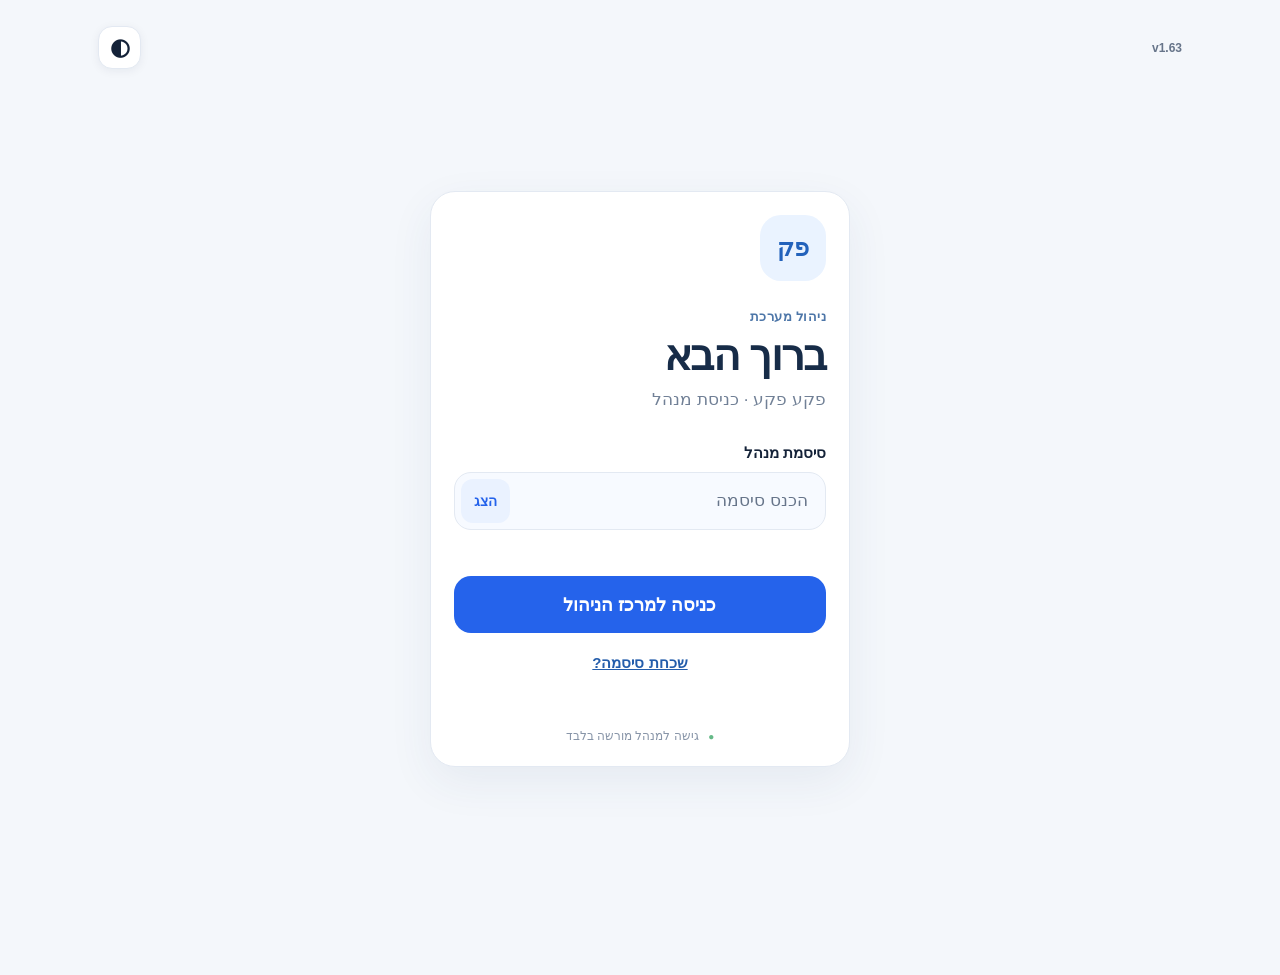
==== pk-admin/index.html @ 87c7bb4c "Load iOS Password AutoFill form styling in admin v1.63" ====
<!doctype html>
<html lang="he" dir="rtl">
<head>
<meta charset="utf-8" />
<meta name="viewport" content="width=device-width, initial-scale=1, viewport-fit=cover" />
<meta name="theme-color" content="#f4f7fb">
<meta http-equiv="Cache-Control" content="no-cache, no-store, must-revalidate">
<meta http-equiv="Pragma" content="no-cache">
<meta http-equiv="Expires" content="0">
<title>פקע פקע | ניהול</title>
<link rel="stylesheet" href="admin.css?v=1.63">
<link rel="stylesheet" href="admin-light.css?v=1.63">
<link rel="stylesheet" href="admin-theme.css?v=1.63">
<link rel="stylesheet" href="admin-notifications.css?v=1.63">
<link rel="stylesheet" href="admin-autofill.css?v=1.63">
</head>
<body>
<main class="adminShell">
<div class="adminTopTools"><div class="adminTopVersion">v1.63</div><button type="button" id="adminThemeToggle" class="themeToggle" aria-label="ערכת נושא" title="החלף צבעים">◐</button></div>
  <div id="pullRefresh" class="pullRefresh">משוך לרענון</div>
  <section id="loginScreen" class="screen active">
    <div class="newLogin">
      <div class="loginLogo" aria-hidden="true"><span>פק</span></div>
      <div class="loginIntro">
        <div class="loginEyebrow">ניהול מערכת</div>
        <h1>ברוך הבא</h1>
        <p>פקע פקע · כניסת מנהל</p>
      </div>
      <form id="adminLoginForm" class="newLoginForm">
        <label for="adminPassword">סיסמת מנהל</label>
        <div class="passwordRow">
          <input id="adminUsername" type="text" name="username" autocomplete="username" value="pakapaka-admin" readonly class="autofillUsername" tabindex="-1" aria-hidden="true">
          <input id="adminPassword" name="password" type="password" autocomplete="current-password" placeholder="הכנס סיסמה" required>
          <button id="toggleAdminPassword" class="showPassword" type="button" aria-label="הצג סיסמה">הצג</button>
        </div>
<div id="loginError" class="errorText" role="alert" aria-live="polite"></div>
        <button id="loginBtn" type="submit" class="loginSubmit">כניסה למרכז הניהול</button>
        <button id="forgotPasswordBtn" type="button" class="loginForgot">שכחת סיסמה?</button>

      </form>
      <div class="loginFootnote"><span aria-hidden="true">●</span> גישה למנהל מורשה בלבד</div>
    </div>
  </section>

  <section id="resetScreen" class="screen">
<div class="loginCard">
<h1>שחזור סיסמה</h1>
<p>אימות זהות באמצעות קוד או קישור שנשלח למייל המנהל</p>
<button id="sendResetBtn" type="button">שלח קישור למייל</button>
<p id="resetMessage" role="status"></p>
<div id="recoveryFallback">
<p class="recoveryHint">אפשר להדביק כאן קוד אימות בן 6 ספרות מהמייל, או את כתובת הקישור המלאה אם נפתחה שגיאת localhost.</p>
<textarea id="recoveryLink" rows="3" dir="ltr" placeholder="קוד אימות או קישור מלא מהמייל" autocomplete="off" spellcheck="false"></textarea>
<button type="button" id="useRecoveryLink" class="loginSubmit recoveryVerifyBtn">אמת קוד והמשך</button>
<p id="verifyFeedback" role="status" aria-live="polite" class="verifyFeedback"></p>
</div>
<div id="setNewPassword" hidden>
<div class="passwordRow"><input id="newAdminPassword" type="password" autocomplete="new-password" minlength="6" placeholder="סיסמה חדשה (6 תווים לפחות)"><button id="toggleRecoveryPassword" type="button" class="smallBtn passwordEye">הצג</button></div>
<button id="saveNewPassword" type="button">שמור סיסמה חדשה</button>
</div>
<button class="secondaryLink" id="resetCancelBtn" type="button">חזרה לכניסה</button>
</div>
</section>
<section id="dashboardScreen" class="screen">
    <header class="adminHeader">
      <div>
        <h1>מרכז הניהול</h1>
        <p id="lastUpdated">טוען נתונים...</p>
      </div>
      <div class="adminActions"><button id="changeAdminPasswordBtn" class="smallBtn">שינוי סיסמה</button><button id="logoutBtn" class="smallBtn">יציאה</button></div>
    </header>

    <section id="adminChangePasswordPanel" class="panelBlock" hidden>
      <div class="blockTitle">שינוי סיסמת מנהל ראשית</div>
      <p>שינוי הסיסמה ינתק את כל חיבורי המנהל הפעילים.</p>
      <div class="passwordRow"><input id="dashboardNewPassword" type="password" minlength="6" maxlength="128" autocomplete="new-password" placeholder="סיסמה חדשה — 6 תווים לפחות"><button id="toggleDashboardPassword" class="smallBtn passwordEye" type="button">הצג</button></div>
      <div class="passwordRow"><input id="dashboardConfirmPassword" type="password" minlength="6" maxlength="128" autocomplete="new-password" placeholder="אימות הסיסמה החדשה"><button id="toggleDashboardConfirm" class="smallBtn passwordEye" type="button">הצג</button></div>
      <p id="dashboardPasswordStatus" role="status"></p>
      <button id="saveDashboardPassword" type="button">שמור סיסמה חדשה</button>
    </section>
    <section class="panelBlock"><div class="blockTitle">בקשות לניהול מחלקה</div><button id="refreshManagerRequests" type="button">רענן בקשות</button><div id="managerRequestList">טוען בקשות...</div></section>
    <section class="panelBlock"><div class="blockTitle">מנהלי מחלקות קיימים</div><button id="refreshActiveManagers" type="button">רענן רשימה</button><div id="activeManagerList">טוען מנהלים...</div></section>
    <section class="panelBlock"><div class="blockTitle">הודעות למפתח</div><button id="refreshDeveloperInbox" type="button">רענן הודעות</button><div id="developerInbox">טוען הודעות...</div></section>
    <div id="setupError" class="setupError"></div>

    <section class="cardsGrid">
      <article class="statCard highlight">
        <span>משתמשים פעילים</span>
        <strong id="activeUsers">0</strong>
        <em>סרקו לפחות פעם אחת ב־7 ימים</em>
      </article>
      <article class="statCard">
        <span>מחלקות פעילות</span>
        <strong id="activeDepartments">0</strong>
      </article>
      <article class="statCard">
        <span>סה״כ משתמשים</span>
        <strong id="totalUsers">0</strong>
      </article>
      <article class="statCard">
        <span>סה״כ סריקות</span>
        <strong id="totalScans">0</strong>
      </article>
    </section>

    <section class="topDepartmentCard">
      <span>המחלקה הפעילה ביותר</span>
      <strong id="topDepartmentNumber">—</strong>
      <div class="topDepartmentStats">
        <div><b id="topDepartmentActiveUsers">0</b><small>פעילים</small></div>
        <div><b id="topDepartmentUsers">0</b><small>משתמשים</small></div>
        <div><b id="topDepartmentScans">0</b><small>סריקות</small></div>
      </div>
    </section>

    <section class="panelBlock">
      <div class="blockTitle">מחלקות לפי משתמשים פעילים</div>
      <div id="departmentsList" class="listBox"></div>
    </section>
  </section>
</main>

<script src="../js/config.js?v=1.63"></script>
<script src="../js/utils.js?v=1.63"></script>
<script src="admin.js?v=1.63"></script>
<script src="admin-recovery-v7.js?v=1.63"></script>
<script src="admin-login-ui.js?v=1.63"></script>
<script src="developer-inbox.js?v=1.63"></script>
<script src="admin-light.js?v=1.63"></script>
<script src="admin-theme.js?v=1.63"></script>
<script>
(function(){
  const current = '1.63';
  let checking = false;
  async function checkForUpdate(){
    if (checking || document.hidden) return;
    checking = true;
    try {
      const response = await fetch('index.html?version_check=' + Date.now(), {cache:'no-store'});
      if (!response.ok) return;
      const html = await response.text();
      const match = html.match(/class="adminTopVersion">v([0-9.]+)/);
      if (!match || match[1] === current) return;
      const wanted = match[1].split('.').map(Number), existing = current.split('.').map(Number);
      if (wanted[0] > existing[0] || wanted[0] === existing[0] && wanted[1] > existing[1]) {
        const url = new URL(location.href);
        url.searchParams.set('v', match[1]);
        location.replace(url.href);
      }
    } catch { /* Offline: retain the installed screen. */ }
    finally { checking = false; }
  }
  window.addEventListener('pageshow', checkForUpdate);
  document.addEventListener('visibilitychange', () => {if(!document.hidden) checkForUpdate();});
})();
</script>
</body>
</html>
---- pk-admin/admin.css ----
:root{--safe-top:env(safe-area-inset-top,0px);--safe-bottom:env(safe-area-inset-bottom,0px);--bg:#050505;--ink:#f8fafc;--muted:#9ca3af;--card:#111;--line:#2a2a2a;--accent:#fff;--accent-soft:#202020}
*{box-sizing:border-box;-webkit-tap-highlight-color:transparent}
html,body{margin:0;min-height:100%;font-family:Arial,sans-serif;background:var(--bg);color:var(--ink)}
button,input{font-family:inherit}
.adminShell{min-height:100dvh;padding:calc(14px + var(--safe-top)) 14px calc(22px + var(--safe-bottom))}
.pullRefresh{position:fixed;top:calc(8px + var(--safe-top));left:50%;transform:translate(-50%,-70px);z-index:50;background:#fff;color:#000;border-radius:999px;padding:10px 16px;font-size:14px;font-weight:800;opacity:0;transition:transform .18s ease,opacity .18s ease;box-shadow:0 8px 24px rgba(0,0,0,.35)}
.pullRefresh.show{transform:translate(-50%,0);opacity:1}
.pullRefresh.ready{background:#dfffe7;color:#0f3b1b}
.screen{display:none;min-height:calc(100dvh - 36px)}
.screen.active{display:block}
#loginScreen.active{display:flex;align-items:center;justify-content:center}
.loginCard{width:100%;max-width:360px;background:var(--card);border:1px solid var(--line);border-radius:28px;padding:26px 18px;text-align:center}
.lockIcon{width:58px;height:58px;margin:0 auto 12px;border-radius:20px;background:var(--accent-soft);display:flex;align-items:center;justify-content:center;font-size:26px}
h1{margin:0;font-size:28px;line-height:1.1}
p{margin:8px 0 0;color:var(--muted);font-size:15px}
input{width:100%;margin:22px 0 8px;border:1px solid var(--line);border-radius:18px;background:#080808;color:var(--ink);padding:16px;font-size:22px;text-align:center;outline:none}
input:focus{border-color:#fff;background:#000}
button{width:100%;border:0;border-radius:18px;background:#fff;color:#000;padding:16px;font-size:19px;font-weight:800;cursor:pointer}
button:active{transform:scale(.99)}
.errorText{min-height:22px;color:#ff6961;font-size:14px;margin:0 0 10px}
.adminHeader{display:flex;align-items:flex-start;justify-content:space-between;gap:10px;margin:4px 0 16px}
.adminHeader h1{font-size:26px}
.adminHeader p{font-size:14px}
.smallBtn{width:auto;background:#202020;color:#fff;border:1px solid #333;border-radius:14px;padding:10px 13px;font-size:14px}
.cardsGrid{display:grid;grid-template-columns:1fr;gap:10px;margin-bottom:16px}
.statCard{background:var(--card);border:1px solid var(--line);border-radius:24px;padding:18px}
.statCard span{display:block;color:var(--muted);font-size:14px;margin-bottom:8px}
.statCard strong{display:block;font-size:34px;line-height:1;letter-spacing:-.5px;direction:ltr;text-align:right}
.statCard em{display:block;margin-top:8px;color:#bdbdbd;font-size:13px;font-style:normal;line-height:1.35}
.statCard.highlight{background:#fff;color:#000;border-color:#fff}
.statCard.highlight span,.statCard.highlight em{color:#555}
.topDepartmentCard{background:#fff;color:#000;border-radius:26px;padding:18px;margin:0 0 16px;border:1px solid #fff}
.topDepartmentCard span{display:block;color:#555;font-size:14px;font-weight:800;margin-bottom:8px}
.topDepartmentCard strong{display:block;font-size:30px;line-height:1.1;margin-bottom:14px}
.topDepartmentStats{display:grid;grid-template-columns:1fr 1fr 1fr;gap:8px}
.topDepartmentStats div{background:#f2f2f2;border-radius:16px;padding:10px 8px;text-align:center}
.topDepartmentStats b{display:block;font-size:20px;line-height:1;direction:ltr}
.topDepartmentStats small{display:block;margin-top:6px;color:#555;font-size:12px}
.panelBlock{background:var(--card);border:1px solid var(--line);border-radius:24px;padding:14px;margin:0 0 14px}
.blockTitle{font-size:17px;font-weight:800;margin:2px 2px 12px}
.deptRow{padding:13px 2px;border-top:1px solid var(--line)}
.deptRow:first-child{border-top:0}
.noDepartmentRow{margin-top:8px;padding:13px 10px;border:1px solid #5a4a20;border-radius:16px;background:#211a0d}
.noDepartmentRow .rowTitle{color:#ffe7a8}
.deptHead{display:grid;grid-template-columns:1fr auto;gap:10px;align-items:center}
.rowTitle{font-size:17px;font-weight:800;white-space:nowrap;overflow:hidden;text-overflow:ellipsis}
.rowCount{background:#fff;color:#000;border-radius:999px;padding:7px 10px;font-size:14px;font-weight:800;direction:rtl;white-space:nowrap}
.deptStats{display:flex;gap:12px;flex-wrap:wrap;color:var(--muted);font-size:13px;margin-top:8px}
.empty{color:var(--muted);font-size:15px;line-height:1.45;padding:12px 2px}
.setupError{display:none;background:#211a0d;color:#ffe7a8;border:1px solid #5a4a20;border-radius:18px;padding:12px 14px;font-size:14px;line-height:1.4;margin-bottom:14px}
.setupError.show{display:block}
@media (min-width:520px){.adminShell{max-width:430px;margin:0 auto}}

.adminVersion{display:inline-block;margin-top:7px;color:#9ca3af;font-size:12px;font-weight:700;direction:ltr}

.adminTopVersion{position:absolute;top:calc(5px + var(--safe-top));left:14px;direction:ltr;font-size:12px;font-weight:700;color:#a3a3a3}.secondaryLink{background:transparent;color:#ccc;text-decoration:underline;font-size:15px;padding:12px;margin-top:10px}.secondaryLink:active{transform:none}#resetScreen.active{display:flex;justify-content:center;align-items:center}#resetMessage{min-height:30px;line-height:1.45}#setNewPassword[hidden]{display:none}#setNewPassword input{font-size:17px}button:disabled{opacity:.5;cursor:wait}

#recoveryFallback[hidden]{display:none}.recoveryHint{font-size:13px;line-height:1.5;margin:15px 0 6px}#recoveryLink{display:block;width:100%;font-size:12px;line-height:1.4;min-height:76px;resize:vertical;overflow-wrap:anywhere;color:#fff;background:#080808;border:1px solid #444;border-radius:12px;padding:10px;margin:10px 0}

html{-webkit-text-size-adjust:100%;overflow-x:hidden}body{overflow-x:hidden}
.adminShell{width:100%;min-height:100dvh;padding:calc(36px + var(--safe-top)) max(12px,env(safe-area-inset-right,0px)) calc(20px + var(--safe-bottom)) max(12px,env(safe-area-inset-left,0px))}
.adminTopVersion{top:calc(10px + var(--safe-top));left:max(14px,env(safe-area-inset-left,0px))}
.screen{min-height:calc(100dvh - 60px - var(--safe-top) - var(--safe-bottom))}
#loginScreen.active,#resetScreen.active{min-width:0;align-items:center}
.loginCard{width:100%;max-width:430px;min-width:0;margin:auto;padding:22px 16px;border-radius:22px}
.loginCard input,.loginCard textarea{width:100%;max-width:100%;min-width:0;font-size:16px}
.loginCard button{min-height:46px;overflow-wrap:anywhere}
#resetScreen .loginCard{max-height:none}#recoveryLink{font-size:16px;min-height:90px}
.adminHeader,.adminHeader>div,.deptHead,.rowTitle,.cardsGrid,.panelBlock{min-width:0}
@media(max-width:390px){.loginCard{padding:20px 13px}.topDepartmentStats{gap:5px}.topDepartmentStats div{padding:8px 3px}.topDepartmentStats b{font-size:18px}.rowCount{font-size:12px;padding:7px}}

/* Admin sign-in, version 1.47 */
#loginScreen.active{display:flex;align-items:center;justify-content:center}
.newLogin{width:100%;max-width:420px;padding:24px 12px 30px;text-align:right}
.loginLogo{height:66px;width:66px;display:grid;place-items:center;border-radius:21px;background:#f5f5f5;color:#090909;font-size:24px;font-weight:900;box-shadow:0 12px 42px #ffffff14;margin-bottom:28px}
.loginEyebrow{font-size:13px;font-weight:700;color:#b8b8b8;letter-spacing:.4px;margin-bottom:9px}
.loginIntro h1{font-size:clamp(34px,9vw,42px);font-weight:800;letter-spacing:-1.3px}
.loginIntro p{font-size:17px;margin-top:10px}
.newLoginForm{margin-top:34px}
.newLoginForm label{display:block;font-weight:700;font-size:15px;margin-bottom:10px}
.passwordRow{position:relative}
.newLoginForm .passwordRow input{margin:0;width:100%;padding:17px 17px 17px 75px;text-align:right;font-size:17px;border:1px solid #444;border-radius:17px;min-height:58px}
.newLoginForm .passwordRow input:focus{border-color:#ccc}
.newLoginForm .showPassword{position:absolute;left:7px;top:7px;width:auto;min-height:44px;border-radius:12px;padding:8px 13px;background:#222;color:#dedede;font-size:14px}
.newLoginForm .errorText{margin:10px 0 7px;min-height:24px;text-align:right}
.newLoginForm .loginSubmit{min-height:57px;border-radius:17px;font-size:18px;margin-top:5px}
.newLoginForm .loginForgot{background:transparent;border:0;color:#ddd;font-size:15px;min-height:48px;padding:12px;margin-top:6px;text-decoration:underline}
.loginFootnote{text-align:center;color:#858585;font-size:12px;margin-top:42px}
.loginFootnote span{color:#65b987;font-size:10px;margin-left:6px}
@media(max-width:390px){.newLogin{padding:16px 5px 28px}.loginLogo{margin-bottom:20px}.newLoginForm{margin-top:26px}}

/* Secondary credential field */
.secondaryPasswordLabel{margin-top:18px}
.passwordHint{font-size:13px;color:#a3a3a3;line-height:1.45;margin:10px 2px 0}

/* Recovery verification response v1.51 */
#useRecoveryLink.recoveryVerifyBtn{display:block;width:100%;margin-top:14px;background:#fff;color:#111;text-decoration:none;font-size:17px;font-weight:800;border-radius:15px;min-height:54px;touch-action:manipulation}
.verifyFeedback{min-height:26px;color:#e6e6e6;font-size:15px;line-height:1.45;overflow-wrap:anywhere;margin:12px 0}

/* Administrator password and manager settings */
.adminActions{display:flex;gap:8px;align-items:center;flex-wrap:wrap}
.adminActions .smallBtn{white-space:nowrap}
#adminChangePasswordPanel[hidden],#managerIssuedCode[hidden]{display:none!important}
#adminChangePasswordPanel .passwordRow{margin:12px 0;position:relative}
#adminChangePasswordPanel .passwordRow input,#setNewPassword .passwordRow input{width:100%;padding-inline-start:82px;min-height:54px;margin:0;text-align:right;font-size:16px}
.passwordEye{position:absolute;left:7px;top:50%;transform:translateY(-50%);width:auto!important;font-size:14px;z-index:2}
#adminChangePasswordPanel p,.managerSelect{line-height:1.5}
.managerSelect{width:100%;min-height:52px;background:#151515;color:#fff;border:1px solid #555;border-radius:13px;font-size:16px;padding:12px;margin:12px 0}
#managerIssuedCode textarea{width:100%;background:#151515;color:#fff;border:1px solid #555;border-radius:12px;padding:12px;font-size:14px;overflow-wrap:anywhere;resize:vertical}
#managerIssueStatus,#dashboardPasswordStatus{overflow-wrap:anywhere;min-height:26px}
@media(max-width:420px){.adminHeader{flex-wrap:wrap}.adminActions .smallBtn{padding:9px;font-size:13px}}
---- pk-admin/admin-light.css ----
/* PakaPaka admin — light professional mobile dashboard (concept 1) */
:root{--bg:#f4f7fb;--ink:#142238;--muted:#67758a;--card:#fff;--line:#e3e9f2;--accent:#2563eb;--accent-soft:#eaf2ff;color-scheme:light}
html,body{background:var(--bg);color:var(--ink);font-family:-apple-system,BlinkMacSystemFont,"Segoe UI",Arial,sans-serif}
.adminShell{max-width:1140px!important;margin:0 auto;padding:calc(26px + var(--safe-top)) 14px calc(96px + var(--safe-bottom));background:transparent}
.adminTopVersion{color:#7a889b}
#dashboardScreen{width:100%}
.adminHeader{background:#fff;border:1px solid var(--line);border-radius:22px;padding:18px;box-shadow:0 5px 18px #17355e08;align-items:center;margin-bottom:14px}
.adminHeader h1{font-size:clamp(24px,5vw,31px);font-weight:850;color:#192d4c}
.adminHeader p{color:#78869a}
.adminActions{gap:7px}
.smallBtn{background:#edf4ff;color:#205bb8;border:1px solid #d7e7ff;border-radius:12px;font-size:13px;padding:10px 12px;min-height:40px}
#logoutBtn{background:#fff3f3;color:#a94040;border-color:#f4dddd}
.adminNav{display:flex;gap:7px;overflow-x:auto;scrollbar-width:none;margin:0 0 16px;padding:2px 0 6px;direction:rtl}
.adminNav::-webkit-scrollbar{display:none}
.adminNav button{width:auto;white-space:nowrap;border-radius:13px;padding:11px 14px;font-size:14px;background:#fff;color:#44546e;border:1px solid var(--line);font-weight:750;min-height:44px}
.adminNav button.active{background:#2563eb;color:#fff;border-color:#2563eb;box-shadow:0 5px 14px #2563eb24}
.cardsGrid{display:grid;grid-template-columns:repeat(2,minmax(0,1fr));gap:10px;margin:0 0 14px}
.statCard{background:#fff;border:1px solid var(--line);border-radius:19px;padding:16px;box-shadow:0 5px 18px #17355e0a;min-width:0}
.statCard.highlight{background:#eaf3ff;color:#142238;border-color:#e3eefc}
.statCard span,.statCard.highlight span{font-size:13px;color:#60718a;font-weight:700}
.statCard strong{font-size:clamp(29px,7vw,39px);line-height:1.1;color:#2563eb}
.statCard:nth-child(2) strong{color:#14a86d}
.statCard:nth-child(3) strong{color:#ed971a}
.statCard:nth-child(4) strong{color:#8b5cf6}
.statCard em,.statCard.highlight em{font-size:11px;color:#8290a3}
.panelBlock,.topDepartmentCard{background:#fff;color:#16263f;border:1px solid var(--line);border-radius:20px;padding:17px;margin-bottom:14px;box-shadow:0 5px 18px #17355e0a}
.topDepartmentCard span{color:#718096}
.topDepartmentCard strong{color:#1c3151}
.topDepartmentStats div{background:#f2f6fc}
.topDepartmentStats small{color:#708198}
.blockTitle{font-weight:850;color:#172b47;font-size:19px}
.panelBlock p{color:#66758a}
.deptRow{border-color:#e8edf5}
.rowTitle{color:#1b3151}
.rowCount{background:#ebf3ff;color:#2365c2}
.deptStats{color:#64758c}
.panelBlock button:not(.smallBtn),#saveDashboardPassword,#refreshDeveloperInbox,#refreshManagerRequests,#refreshActiveManagers{background:#edf4ff;color:#205db7;border:1px solid #d9e7fc;border-radius:12px;font-size:15px;min-height:43px;padding:11px}
.panelBlock .adminActions button{background:#edf4ff;color:#215ab2;width:auto;min-height:40px;padding:10px 13px}
#adminChangePasswordPanel[hidden]{display:none!important}
input,textarea,select,.managerSelect{background:#f8faff;color:#1e3350;border-color:#dbe4f2;font-size:16px}
input:focus,textarea:focus{background:#fff;border-color:#6ca4f6}
#dashboardScreen #adminChangePasswordPanel .passwordRow input{background:#f8faff}
.setupError{background:#fff3dc;color:#78500d;border-color:#f8d9a6}
#developerInbox .deptRow p{overflow-wrap:anywhere}
.adminContactThread{border:1px solid #e1e8f4;border-radius:14px;background:#f8faff;padding:12px;margin:12px 0}
.adminContactThread p{background:#fff;border:1px solid #e8edf5;border-radius:10px;padding:10px;color:#263b5b}
#dashboardScreen .panelBlock,#dashboardScreen .topDepartmentCard,#dashboardScreen .cardsGrid{scroll-margin-top:18px}
#loginScreen .newLogin,#resetScreen .loginCard{background:#fff;border:1px solid var(--line);border-radius:25px;box-shadow:0 15px 45px #25426b12;padding:23px}
#loginScreen .loginLogo{background:#eaf3ff;color:#2362bb;box-shadow:none}
#loginScreen .loginIntro h1,#resetScreen h1{color:#172c48}
#loginScreen .loginIntro p,#resetScreen p{color:#718096}
#loginScreen .loginEyebrow{color:#4d76a8}
.newLoginForm label,.secondaryPasswordLabel{color:#344963}
.newLoginForm .passwordRow input,#resetScreen input,#recoveryLink{background:#f7faff;color:#1b2c44;border-color:#dce6f2}
.newLoginForm .showPassword,.passwordEye{background:#e8f1ff;color:#225bb0}
.newLoginForm .loginSubmit,#saveNewPassword,#sendResetBtn{background:#2563eb;color:#fff}
.newLoginForm .loginForgot,.secondaryLink{color:#245dab}
.newLoginForm .errorText{color:#bd3544}
.loginFootnote{color:#8895a8}
#loginScreen.active,#resetScreen.active{min-height:calc(100dvh - 100px)}
@media(min-width:720px){.adminShell{padding-left:28px;padding-right:28px}.cardsGrid{grid-template-columns:repeat(4,minmax(0,1fr))}.adminNav{gap:12px}.adminHeader{padding:22px}.panelBlock{padding:21px}}
@media(max-width:385px){.adminHeader{padding:14px}.adminHeader h1{font-size:23px}.adminActions .smallBtn{font-size:12px;padding:9px 8px}.statCard{padding:13px}.adminNav button{font-size:13px;padding:10px 12px}}
---- pk-admin/admin-theme.css ----
/* Complete palette correction for admin light/dark, including iOS system theme. */
:root{color-scheme:light}
html,body{background:var(--bg)!important;color:var(--ink);min-height:100%;min-height:100dvh}
#loginScreen,#resetScreen,#dashboardScreen,.adminShell{background:transparent;color:var(--ink)}
.adminTopTools{display:flex;align-items:center;justify-content:space-between;gap:10px;margin-bottom:10px}
.adminTopVersion{position:static!important;color:var(--muted)!important}
.themeToggle{width:43px!important;height:43px!important;min-width:43px;padding:0!important;border-radius:14px!important;background:var(--card)!important;color:var(--ink)!important;border:1px solid var(--line)!important;display:grid;place-items:center;font-size:23px!important;box-shadow:0 2px 10px #14223810}
.themeToggle:focus-visible{outline:2px solid var(--accent);outline-offset:2px}
#loginScreen .newLogin,#resetScreen .loginCard{background:var(--card)!important;color:var(--ink)}
.loginCard,.newLogin,.panelBlock,.topDepartmentCard,.statCard,.adminHeader{color:var(--ink)}
#loginScreen .newLoginForm label,#resetScreen h1,.panelBlock .blockTitle{color:var(--ink)}
.passwordHint,.recoveryHint,.verifyFeedback,#resetMessage,#managerIssueStatus,#dashboardPasswordStatus{color:var(--muted)}
.newLoginForm .passwordRow input,#resetScreen input,#recoveryLink,input,textarea,select{background:var(--input-bg,#f7faff)!important;color:var(--ink)!important;border-color:var(--line)!important}
input::placeholder,textarea::placeholder{color:var(--muted)!important}
#loginScreen .newLoginForm .showPassword,.passwordEye{background:var(--accent-soft)!important;color:var(--accent)!important}
#resetScreen #useRecoveryLink.recoveryVerifyBtn,#resetScreen #sendResetBtn,#resetScreen #saveNewPassword{background:var(--accent)!important;color:#fff!important}
#resetScreen #resetCancelBtn{background:transparent!important;color:var(--accent)!important}
#dashboardScreen .panelBlock button,#dashboardScreen .smallBtn{color:var(--accent)}
#dashboardScreen .panelBlock .deptRow{background:transparent}
#dashboardScreen .panelBlock .adminContactThread{background:var(--subtle-bg,#f4f7fb)}
#dashboardScreen .panelBlock .adminContactThread p{background:var(--card);color:var(--ink);border-color:var(--line)}
#dashboardScreen .panelBlock .deptRow strong,#dashboardScreen .panelBlock .deptRow p{color:var(--ink)}
#dashboardScreen .topDepartmentStats div{border-radius:12px}
#dashboardScreen #adminChangePasswordPanel[hidden]{display:none!important}
@media(prefers-color-scheme:dark){html:not([data-admin-theme="light"]){--bg:#0b1220;--ink:#f0f5ff;--muted:#a8b5c9;--card:#172235;--line:#314158;--accent:#85b4ff;--accent-soft:#253b59;--input-bg:#121c2e;--subtle-bg:#111c2e;color-scheme:dark}}
html[data-admin-theme="dark"]{--bg:#0b1220;--ink:#f0f5ff;--muted:#a8b5c9;--card:#172235;--line:#314158;--accent:#85b4ff;--accent-soft:#253b59;--input-bg:#121c2e;--subtle-bg:#111c2e;color-scheme:dark}
html[data-admin-theme="light"]{--bg:#f4f7fb;--ink:#142238;--muted:#67758a;--card:#fff;--line:#e3e9f2;--accent:#2563eb;--accent-soft:#eaf2ff;--input-bg:#f7faff;--subtle-bg:#f4f7fb;color-scheme:light}
@media(prefers-color-scheme:dark){
html:not([data-admin-theme="light"]) .adminHeader,html:not([data-admin-theme="light"]) .statCard,html:not([data-admin-theme="light"]) .panelBlock,html:not([data-admin-theme="light"]) .topDepartmentCard{background:var(--card);color:var(--ink);border-color:var(--line)}
html:not([data-admin-theme="light"]) .statCard.highlight{background:#213858}
html:not([data-admin-theme="light"]) .statCard span,html:not([data-admin-theme="light"]) .statCard.highlight span,html:not([data-admin-theme="light"]) .statCard em,html:not([data-admin-theme="light"]) .adminHeader p,html:not([data-admin-theme="light"]) .topDepartmentCard span,html:not([data-admin-theme="light"]) .topDepartmentStats small,html:not([data-admin-theme="light"]) .deptStats,html:not([data-admin-theme="light"]) .panelBlock p{color:var(--muted)}
html:not([data-admin-theme="light"]) .adminHeader h1,html:not([data-admin-theme="light"]) .topDepartmentCard strong,html:not([data-admin-theme="light"]) .blockTitle,html:not([data-admin-theme="light"]) .rowTitle,html:not([data-admin-theme="light"]) .loginIntro h1{color:var(--ink)}
html:not([data-admin-theme="light"]) .topDepartmentStats div{background:#24334a}
html:not([data-admin-theme="light"]) .adminNav button{background:var(--card);color:var(--ink);border-color:var(--line)}
html:not([data-admin-theme="light"]) .adminNav button.active{background:#285fbe;color:#fff}
html:not([data-admin-theme="light"]) .deptRow{border-color:var(--line)}
html:not([data-admin-theme="light"]) .rowCount{background:#243e66;color:#bdd7ff}
html:not([data-admin-theme="light"]) .panelBlock button:not(.smallBtn){background:#24406a;color:#d4e5ff;border-color:#365883}
html:not([data-admin-theme="light"]) .smallBtn{background:#253b59;color:#d4e5ff;border-color:#375579}
html:not([data-admin-theme="light"]) #logoutBtn{background:#422b38;color:#ffc5c5;border-color:#704657}
html:not([data-admin-theme="light"]) #loginScreen .loginLogo{background:#253b59;color:#b8d4ff}
html:not([data-admin-theme="light"]) #loginScreen .loginEyebrow,html:not([data-admin-theme="light"]) #loginScreen .loginIntro p,html:not([data-admin-theme="light"]) #resetScreen p{color:var(--muted)}
}
html[data-admin-theme="dark"] .adminHeader,html[data-admin-theme="dark"] .statCard,html[data-admin-theme="dark"] .panelBlock,html[data-admin-theme="dark"] .topDepartmentCard{background:var(--card);color:var(--ink);border-color:var(--line)}
html[data-admin-theme="dark"] .statCard.highlight{background:#213858}
html[data-admin-theme="dark"] .statCard span,html[data-admin-theme="dark"] .statCard.highlight span,html[data-admin-theme="dark"] .statCard em,html[data-admin-theme="dark"] .adminHeader p,html[data-admin-theme="dark"] .topDepartmentCard span,html[data-admin-theme="dark"] .topDepartmentStats small,html[data-admin-theme="dark"] .deptStats,html[data-admin-theme="dark"] .panelBlock p{color:var(--muted)}
html[data-admin-theme="dark"] .adminHeader h1,html[data-admin-theme="dark"] .topDepartmentCard strong,html[data-admin-theme="dark"] .blockTitle,html[data-admin-theme="dark"] .rowTitle,html[data-admin-theme="dark"] .loginIntro h1{color:var(--ink)}
html[data-admin-theme="dark"] .topDepartmentStats div{background:#24334a}
html[data-admin-theme="dark"] .adminNav button{background:var(--card);color:var(--ink);border-color:var(--line)}
html[data-admin-theme="dark"] .adminNav button.active{background:#285fbe;color:#fff}
html[data-admin-theme="dark"] .deptRow{border-color:var(--line)}
html[data-admin-theme="dark"] .rowCount{background:#243e66;color:#bdd7ff}
html[data-admin-theme="dark"] .panelBlock button:not(.smallBtn){background:#24406a;color:#d4e5ff;border-color:#365883}
html[data-admin-theme="dark"] .smallBtn{background:#253b59;color:#d4e5ff;border-color:#375579}
html[data-admin-theme="dark"] #logoutBtn{background:#422b38;color:#ffc5c5;border-color:#704657}
html[data-admin-theme="dark"] #loginScreen .loginLogo{background:#253b59;color:#b8d4ff}
html[data-admin-theme="dark"] #loginScreen .loginEyebrow,html[data-admin-theme="dark"] #loginScreen .loginIntro p,html[data-admin-theme="dark"] #resetScreen p{color:var(--muted)}
---- pk-admin/admin-notifications.css ----
.adminNav .adminInboxNavButton{display:inline-flex;align-items:center;justify-content:center;gap:7px;position:relative}
.adminInboxBadge{display:inline-flex;align-items:center;justify-content:center;border-radius:999px;background:#e12f40;color:#fff;min-width:20px;height:20px;padding:0 5px;font-size:11px;font-weight:800;line-height:1;box-shadow:0 2px 7px #d9284640}
.adminInboxBadge[hidden]{display:none!important}
.adminNav .adminInboxNavButton.active .adminInboxBadge{background:#fff;color:#c12239}
---- pk-admin/admin-autofill.css ----
/* iOS Password AutoFill: username remains in the form but is visually unobtrusive. */
#adminLoginForm .autofillUsername{position:absolute!important;inline-size:1px!important;block-size:1px!important;opacity:0!important;overflow:hidden!important;pointer-events:none!important;margin:0!important;padding:0!important;border:0!important;clip-path:inset(50%)!important}
#adminLoginForm{position:relative}
#adminLoginForm input[name="password"]{font-size:17px!important;letter-spacing:normal}
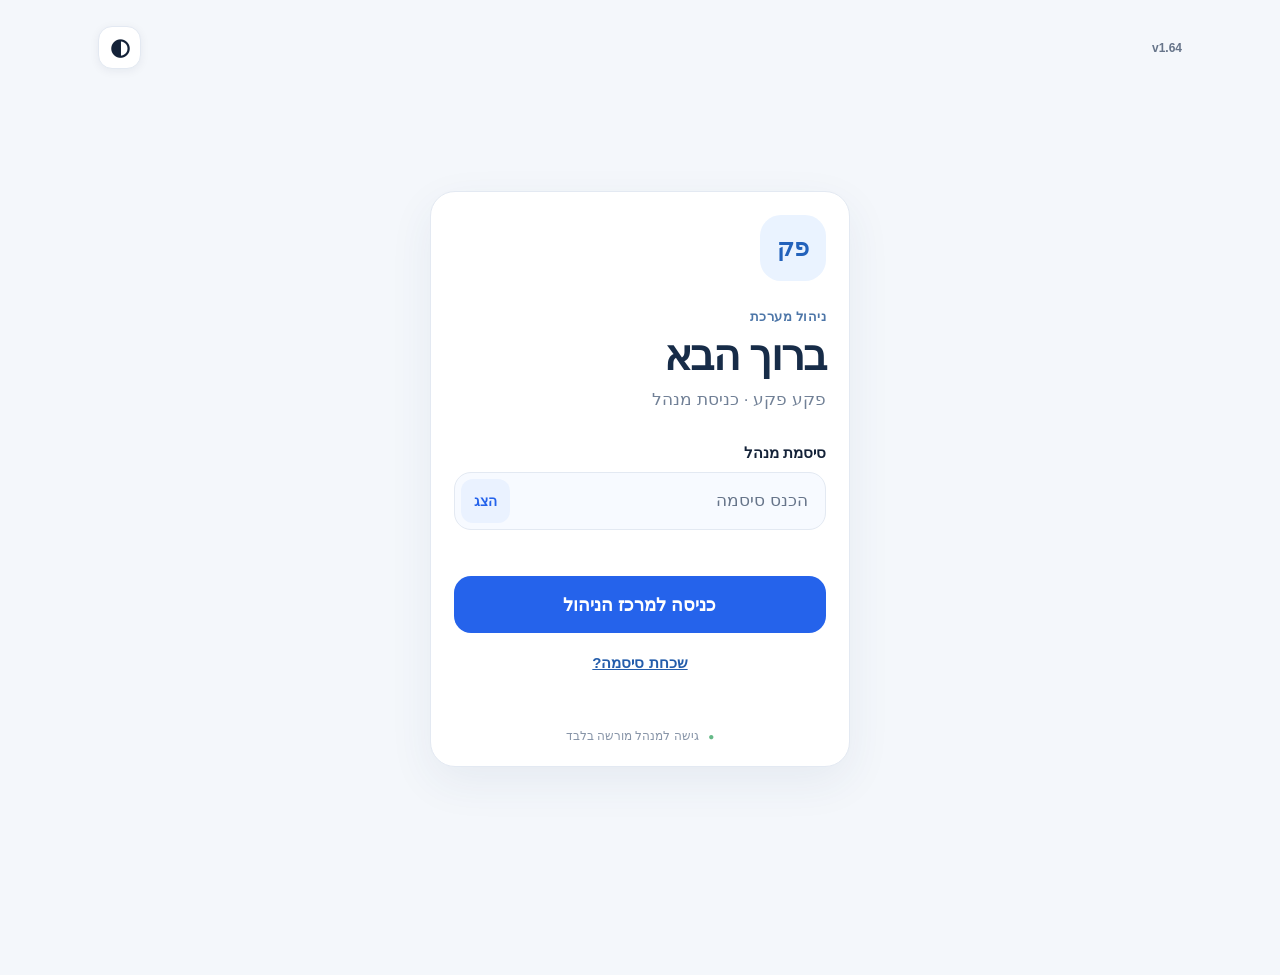
==== commit bb6ec4b6: "Release fixed admin message inbox v1.64" ====
--- a/pk-admin/index.html
+++ b/pk-admin/index.html
@@ -8,15 +8,15 @@
 <meta http-equiv="Pragma" content="no-cache">
 <meta http-equiv="Expires" content="0">
 <title>פקע פקע | ניהול</title>
-<link rel="stylesheet" href="admin.css?v=1.63">
-<link rel="stylesheet" href="admin-light.css?v=1.63">
-<link rel="stylesheet" href="admin-theme.css?v=1.63">
-<link rel="stylesheet" href="admin-notifications.css?v=1.63">
-<link rel="stylesheet" href="admin-autofill.css?v=1.63">
+<link rel="stylesheet" href="admin.css?v=1.64">
+<link rel="stylesheet" href="admin-light.css?v=1.64">
+<link rel="stylesheet" href="admin-theme.css?v=1.64">
+<link rel="stylesheet" href="admin-notifications.css?v=1.64">
+<link rel="stylesheet" href="admin-autofill.css?v=1.64">
 </head>
 <body>
 <main class="adminShell">
-<div class="adminTopTools"><div class="adminTopVersion">v1.63</div><button type="button" id="adminThemeToggle" class="themeToggle" aria-label="ערכת נושא" title="החלף צבעים">◐</button></div>
+<div class="adminTopTools"><div class="adminTopVersion">v1.64</div><button type="button" id="adminThemeToggle" class="themeToggle" aria-label="ערכת נושא" title="החלף צבעים">◐</button></div>
   <div id="pullRefresh" class="pullRefresh">משוך לרענון</div>
   <section id="loginScreen" class="screen active">
     <div class="newLogin">
@@ -120,17 +120,17 @@
   </section>
 </main>
 
-<script src="../js/config.js?v=1.63"></script>
-<script src="../js/utils.js?v=1.63"></script>
-<script src="admin.js?v=1.63"></script>
-<script src="admin-recovery-v7.js?v=1.63"></script>
-<script src="admin-login-ui.js?v=1.63"></script>
-<script src="developer-inbox.js?v=1.63"></script>
-<script src="admin-light.js?v=1.63"></script>
-<script src="admin-theme.js?v=1.63"></script>
+<script src="../js/config.js?v=1.64"></script>
+<script src="../js/utils.js?v=1.64"></script>
+<script src="admin.js?v=1.64"></script>
+<script src="admin-recovery-v7.js?v=1.64"></script>
+<script src="admin-login-ui.js?v=1.64"></script>
+<script src="developer-inbox.js?v=1.64"></script>
+<script src="admin-light.js?v=1.64"></script>
+<script src="admin-theme.js?v=1.64"></script>
 <script>
 (function(){
-  const current = '1.63';
+  const current = '1.64';
   let checking = false;
   async function checkForUpdate(){
     if (checking || document.hidden) return;
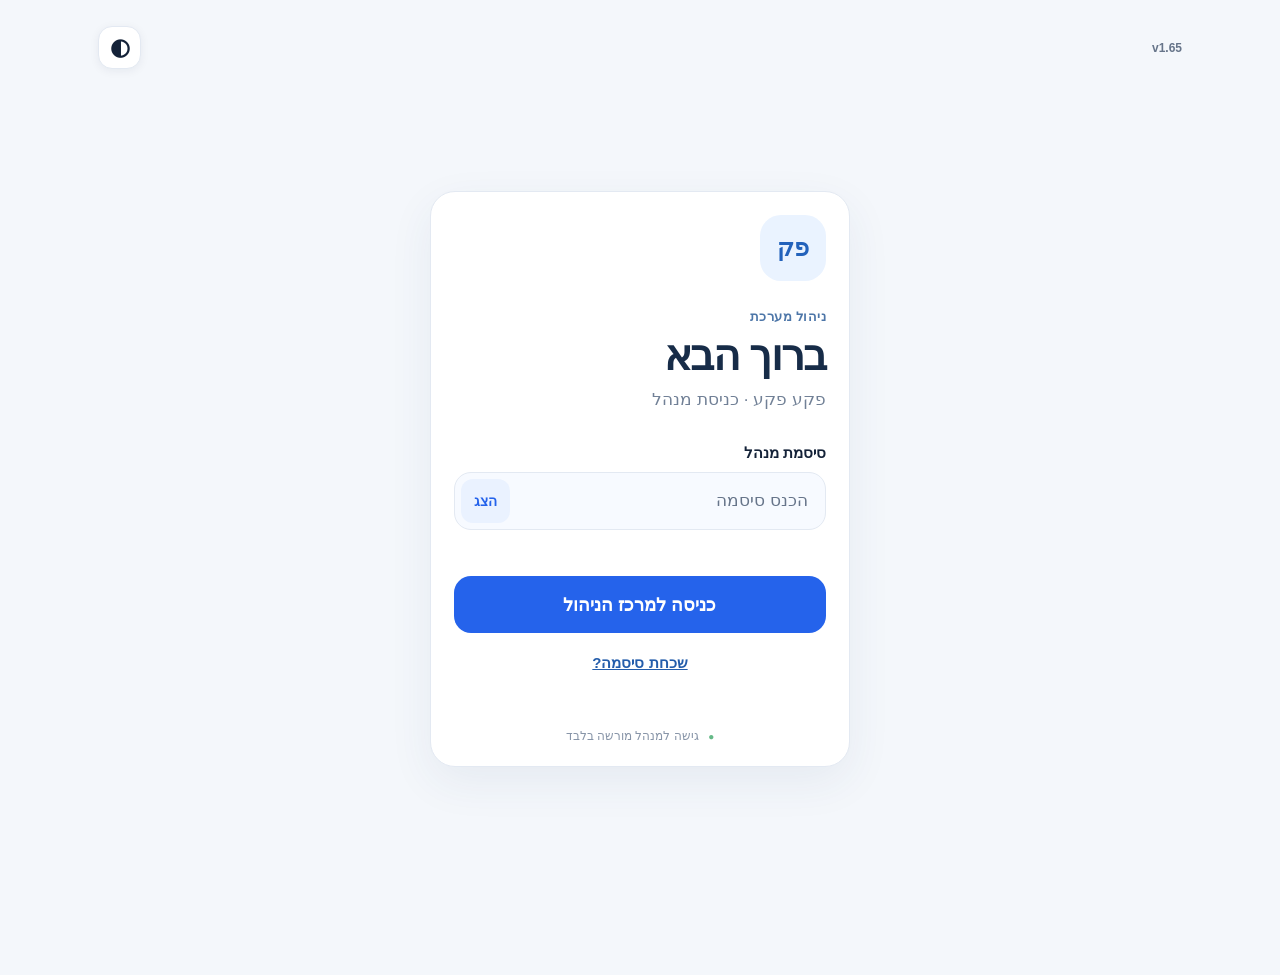
==== commit 020459eb: "Release fully visible admin mobile navigation version 1.65" ====
--- a/pk-admin/index.html
+++ b/pk-admin/index.html
@@ -8,15 +8,16 @@
 <meta http-equiv="Pragma" content="no-cache">
 <meta http-equiv="Expires" content="0">
 <title>פקע פקע | ניהול</title>
-<link rel="stylesheet" href="admin.css?v=1.64">
-<link rel="stylesheet" href="admin-light.css?v=1.64">
-<link rel="stylesheet" href="admin-theme.css?v=1.64">
-<link rel="stylesheet" href="admin-notifications.css?v=1.64">
-<link rel="stylesheet" href="admin-autofill.css?v=1.64">
+<link rel="stylesheet" href="admin.css?v=1.65">
+<link rel="stylesheet" href="admin-light.css?v=1.65">
+<link rel="stylesheet" href="admin-theme.css?v=1.65">
+<link rel="stylesheet" href="admin-notifications.css?v=1.65">
+<link rel="stylesheet" href="admin-autofill.css?v=1.65">
+<link rel="stylesheet" href="admin-navigation.css?v=1.65">
 </head>
 <body>
 <main class="adminShell">
-<div class="adminTopTools"><div class="adminTopVersion">v1.64</div><button type="button" id="adminThemeToggle" class="themeToggle" aria-label="ערכת נושא" title="החלף צבעים">◐</button></div>
+<div class="adminTopTools"><div class="adminTopVersion">v1.65</div><button type="button" id="adminThemeToggle" class="themeToggle" aria-label="ערכת נושא" title="החלף צבעים">◐</button></div>
   <div id="pullRefresh" class="pullRefresh">משוך לרענון</div>
   <section id="loginScreen" class="screen active">
     <div class="newLogin">
@@ -120,17 +121,17 @@
   </section>
 </main>
 
-<script src="../js/config.js?v=1.64"></script>
-<script src="../js/utils.js?v=1.64"></script>
-<script src="admin.js?v=1.64"></script>
-<script src="admin-recovery-v7.js?v=1.64"></script>
-<script src="admin-login-ui.js?v=1.64"></script>
-<script src="developer-inbox.js?v=1.64"></script>
-<script src="admin-light.js?v=1.64"></script>
-<script src="admin-theme.js?v=1.64"></script>
+<script src="../js/config.js?v=1.65"></script>
+<script src="../js/utils.js?v=1.65"></script>
+<script src="admin.js?v=1.65"></script>
+<script src="admin-recovery-v7.js?v=1.65"></script>
+<script src="admin-login-ui.js?v=1.65"></script>
+<script src="developer-inbox.js?v=1.65"></script>
+<script src="admin-light.js?v=1.65"></script>
+<script src="admin-theme.js?v=1.65"></script>
 <script>
 (function(){
-  const current = '1.64';
+  const current = '1.65';
   let checking = false;
   async function checkForUpdate(){
     if (checking || document.hidden) return;
--- a/pk-admin/admin-navigation.css
+++ b/pk-admin/admin-navigation.css
@@ -0,0 +1,6 @@
+/* Every navigation destination is visible without horizontal scrolling. */
+#dashboardScreen .adminNav{display:grid!important;grid-template-columns:repeat(2,minmax(0,1fr));gap:9px!important;overflow:visible!important;margin:0 0 16px!important;padding:2px 0 4px!important;direction:rtl}
+#dashboardScreen .adminNav button{width:100%!important;min-width:0!important;white-space:normal!important;display:flex;align-items:center;justify-content:center;gap:7px;min-height:52px!important;padding:10px 8px!important;font-size:clamp(13px,3.6vw,15px)!important;line-height:1.25;text-align:center}
+#dashboardScreen .adminNav button:last-child:nth-child(odd){grid-column:1/-1}
+#dashboardScreen .adminNav .adminInboxBadge{flex-shrink:0}
+@media(min-width:650px){#dashboardScreen .adminNav{grid-template-columns:repeat(5,minmax(0,1fr))}#dashboardScreen .adminNav button:last-child:nth-child(odd){grid-column:auto}}
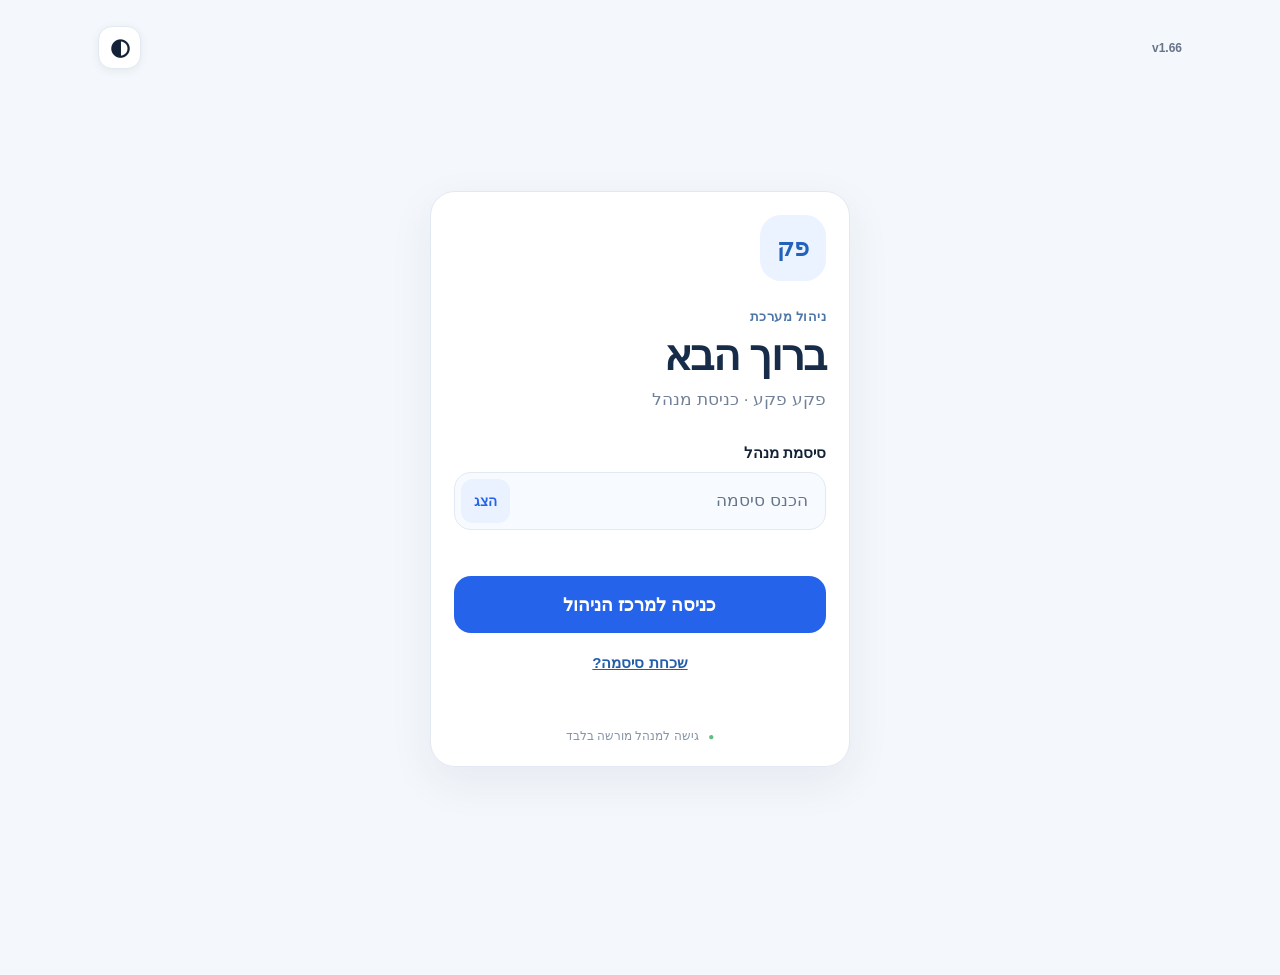
==== commit bba3b0df: "Release improved message conversation layout v1.66" ====
--- a/pk-admin/index.html
+++ b/pk-admin/index.html
@@ -8,16 +8,17 @@
 <meta http-equiv="Pragma" content="no-cache">
 <meta http-equiv="Expires" content="0">
 <title>פקע פקע | ניהול</title>
-<link rel="stylesheet" href="admin.css?v=1.65">
-<link rel="stylesheet" href="admin-light.css?v=1.65">
-<link rel="stylesheet" href="admin-theme.css?v=1.65">
-<link rel="stylesheet" href="admin-notifications.css?v=1.65">
-<link rel="stylesheet" href="admin-autofill.css?v=1.65">
-<link rel="stylesheet" href="admin-navigation.css?v=1.65">
+<link rel="stylesheet" href="admin.css?v=1.66">
+<link rel="stylesheet" href="admin-light.css?v=1.66">
+<link rel="stylesheet" href="admin-theme.css?v=1.66">
+<link rel="stylesheet" href="admin-notifications.css?v=1.66">
+<link rel="stylesheet" href="admin-autofill.css?v=1.66">
+<link rel="stylesheet" href="admin-navigation.css?v=1.66">
+<link rel="stylesheet" href="admin-chat-layout.css?v=1.66">
 </head>
 <body>
 <main class="adminShell">
-<div class="adminTopTools"><div class="adminTopVersion">v1.65</div><button type="button" id="adminThemeToggle" class="themeToggle" aria-label="ערכת נושא" title="החלף צבעים">◐</button></div>
+<div class="adminTopTools"><div class="adminTopVersion">v1.66</div><button type="button" id="adminThemeToggle" class="themeToggle" aria-label="ערכת נושא" title="החלף צבעים">◐</button></div>
   <div id="pullRefresh" class="pullRefresh">משוך לרענון</div>
   <section id="loginScreen" class="screen active">
     <div class="newLogin">
@@ -121,17 +122,17 @@
   </section>
 </main>
 
-<script src="../js/config.js?v=1.65"></script>
-<script src="../js/utils.js?v=1.65"></script>
-<script src="admin.js?v=1.65"></script>
-<script src="admin-recovery-v7.js?v=1.65"></script>
-<script src="admin-login-ui.js?v=1.65"></script>
-<script src="developer-inbox.js?v=1.65"></script>
-<script src="admin-light.js?v=1.65"></script>
-<script src="admin-theme.js?v=1.65"></script>
+<script src="../js/config.js?v=1.66"></script>
+<script src="../js/utils.js?v=1.66"></script>
+<script src="admin.js?v=1.66"></script>
+<script src="admin-recovery-v7.js?v=1.66"></script>
+<script src="admin-login-ui.js?v=1.66"></script>
+<script src="developer-inbox.js?v=1.66"></script>
+<script src="admin-light.js?v=1.66"></script>
+<script src="admin-theme.js?v=1.66"></script>
 <script>
 (function(){
-  const current = '1.65';
+  const current = '1.66';
   let checking = false;
   async function checkForUpdate(){
     if (checking || document.hidden) return;
--- a/pk-admin/admin-chat-layout.css
+++ b/pk-admin/admin-chat-layout.css
@@ -0,0 +1,7 @@
+/* Responsive chat: message content and reply action fit the same line. */
+#developerInbox .adminContactThread{display:flex;flex-direction:column;gap:9px;padding:12px;min-width:0;overflow:hidden}
+#developerInbox .adminContactThread>p{margin:0;overflow-wrap:anywhere;white-space:pre-wrap;line-height:1.55;font-size:15px}
+#developerInbox .adminReplyComposer{display:flex;align-items:stretch;gap:8px;width:100%;min-width:0;margin-top:8px;direction:rtl}
+#developerInbox .adminReplyComposer textarea{flex:1 1 0;min-width:0;width:0!important;min-height:49px;max-height:110px;margin:0!important;padding:12px;border-radius:12px;resize:vertical;line-height:1.45;font-size:16px}
+#developerInbox .adminReplyComposer .smallBtn{flex:0 0 auto;width:auto!important;min-height:49px;margin:0!important;padding:9px 12px!important;white-space:nowrap;font-size:14px}
+@media(max-width:370px){#developerInbox .adminReplyComposer{gap:5px}#developerInbox .adminReplyComposer .smallBtn{padding:8px!important;font-size:13px}}
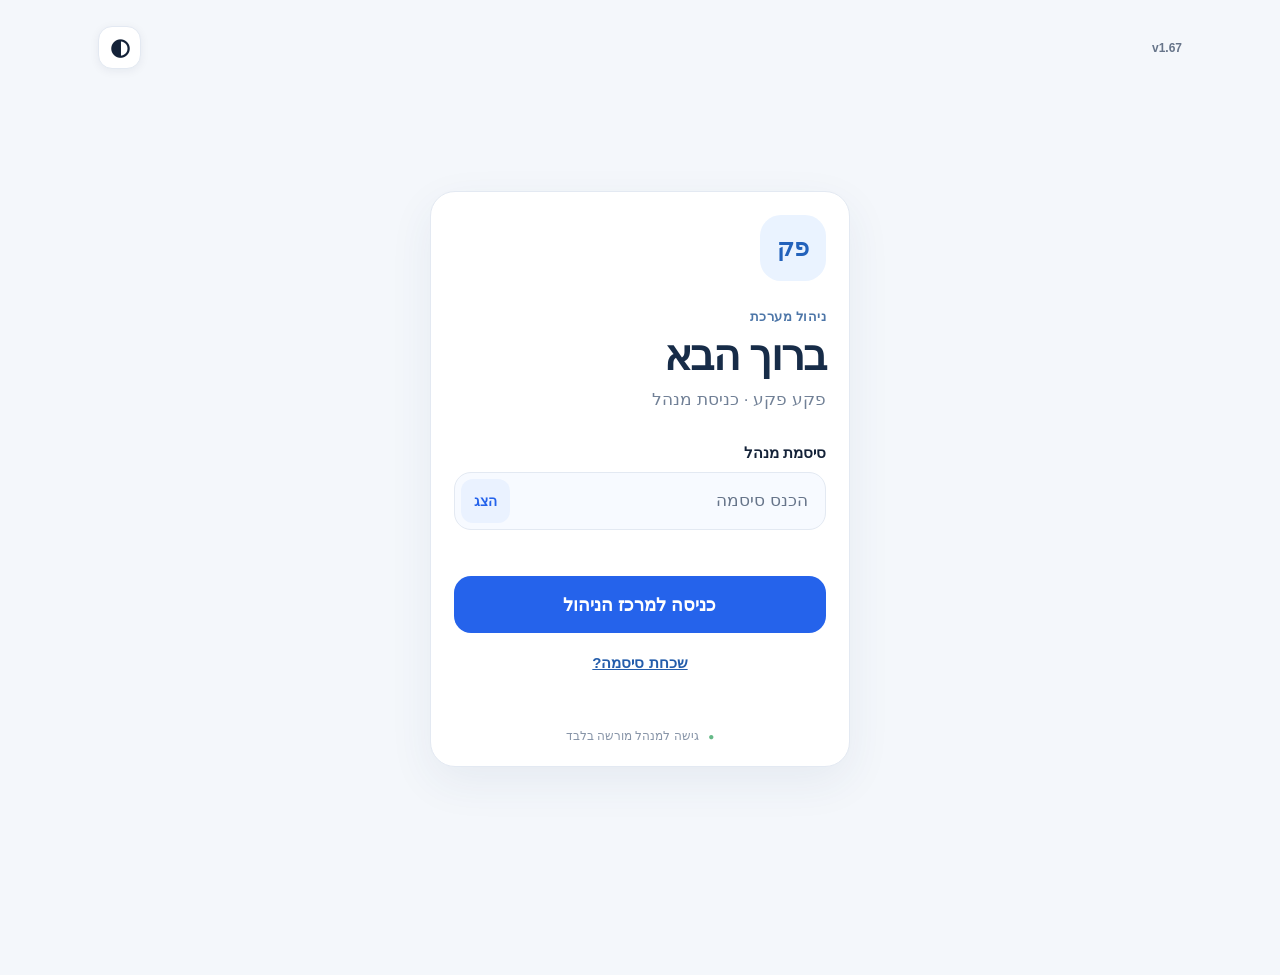
==== commit c30d7ab7: "Release same-row reply button layout v1.67" ====
--- a/pk-admin/index.html
+++ b/pk-admin/index.html
@@ -8,17 +8,18 @@
 <meta http-equiv="Pragma" content="no-cache">
 <meta http-equiv="Expires" content="0">
 <title>פקע פקע | ניהול</title>
-<link rel="stylesheet" href="admin.css?v=1.66">
-<link rel="stylesheet" href="admin-light.css?v=1.66">
-<link rel="stylesheet" href="admin-theme.css?v=1.66">
-<link rel="stylesheet" href="admin-notifications.css?v=1.66">
-<link rel="stylesheet" href="admin-autofill.css?v=1.66">
-<link rel="stylesheet" href="admin-navigation.css?v=1.66">
-<link rel="stylesheet" href="admin-chat-layout.css?v=1.66">
+<link rel="stylesheet" href="admin.css?v=1.67">
+<link rel="stylesheet" href="admin-light.css?v=1.67">
+<link rel="stylesheet" href="admin-theme.css?v=1.67">
+<link rel="stylesheet" href="admin-notifications.css?v=1.67">
+<link rel="stylesheet" href="admin-autofill.css?v=1.67">
+<link rel="stylesheet" href="admin-navigation.css?v=1.67">
+<link rel="stylesheet" href="admin-chat-layout.css?v=1.67">
+<link rel="stylesheet" href="admin-inbox-header.css?v=1.67">
 </head>
 <body>
 <main class="adminShell">
-<div class="adminTopTools"><div class="adminTopVersion">v1.66</div><button type="button" id="adminThemeToggle" class="themeToggle" aria-label="ערכת נושא" title="החלף צבעים">◐</button></div>
+<div class="adminTopTools"><div class="adminTopVersion">v1.67</div><button type="button" id="adminThemeToggle" class="themeToggle" aria-label="ערכת נושא" title="החלף צבעים">◐</button></div>
   <div id="pullRefresh" class="pullRefresh">משוך לרענון</div>
   <section id="loginScreen" class="screen active">
     <div class="newLogin">
@@ -122,17 +123,17 @@
   </section>
 </main>
 
-<script src="../js/config.js?v=1.66"></script>
-<script src="../js/utils.js?v=1.66"></script>
-<script src="admin.js?v=1.66"></script>
-<script src="admin-recovery-v7.js?v=1.66"></script>
-<script src="admin-login-ui.js?v=1.66"></script>
-<script src="developer-inbox.js?v=1.66"></script>
-<script src="admin-light.js?v=1.66"></script>
-<script src="admin-theme.js?v=1.66"></script>
+<script src="../js/config.js?v=1.67"></script>
+<script src="../js/utils.js?v=1.67"></script>
+<script src="admin.js?v=1.67"></script>
+<script src="admin-recovery-v7.js?v=1.67"></script>
+<script src="admin-login-ui.js?v=1.67"></script>
+<script src="developer-inbox.js?v=1.67"></script>
+<script src="admin-light.js?v=1.67"></script>
+<script src="admin-theme.js?v=1.67"></script>
 <script>
 (function(){
-  const current = '1.66';
+  const current = '1.67';
   let checking = false;
   async function checkForUpdate(){
     if (checking || document.hidden) return;
--- a/pk-admin/admin-inbox-header.css
+++ b/pk-admin/admin-inbox-header.css
@@ -0,0 +1,5 @@
+#developerInbox .inboxMessageHeader{display:flex;flex-direction:row;direction:rtl;align-items:center;justify-content:space-between;gap:8px;width:100%;min-width:0}
+#developerInbox .inboxMessageHeader>strong{min-width:0;flex:1 1 auto;font-size:clamp(14px,4vw,18px);overflow-wrap:anywhere;line-height:1.35}
+#developerInbox .inboxMessageHeader .adminActions{flex:0 0 auto;display:flex;align-items:center;gap:0}
+#developerInbox .inboxMessageHeader .smallBtn{width:auto!important;white-space:nowrap;min-height:40px;padding:9px 11px!important;font-size:clamp(12px,3.2vw,14px)}
+#developerInbox .deptRow>p{margin-top:10px}
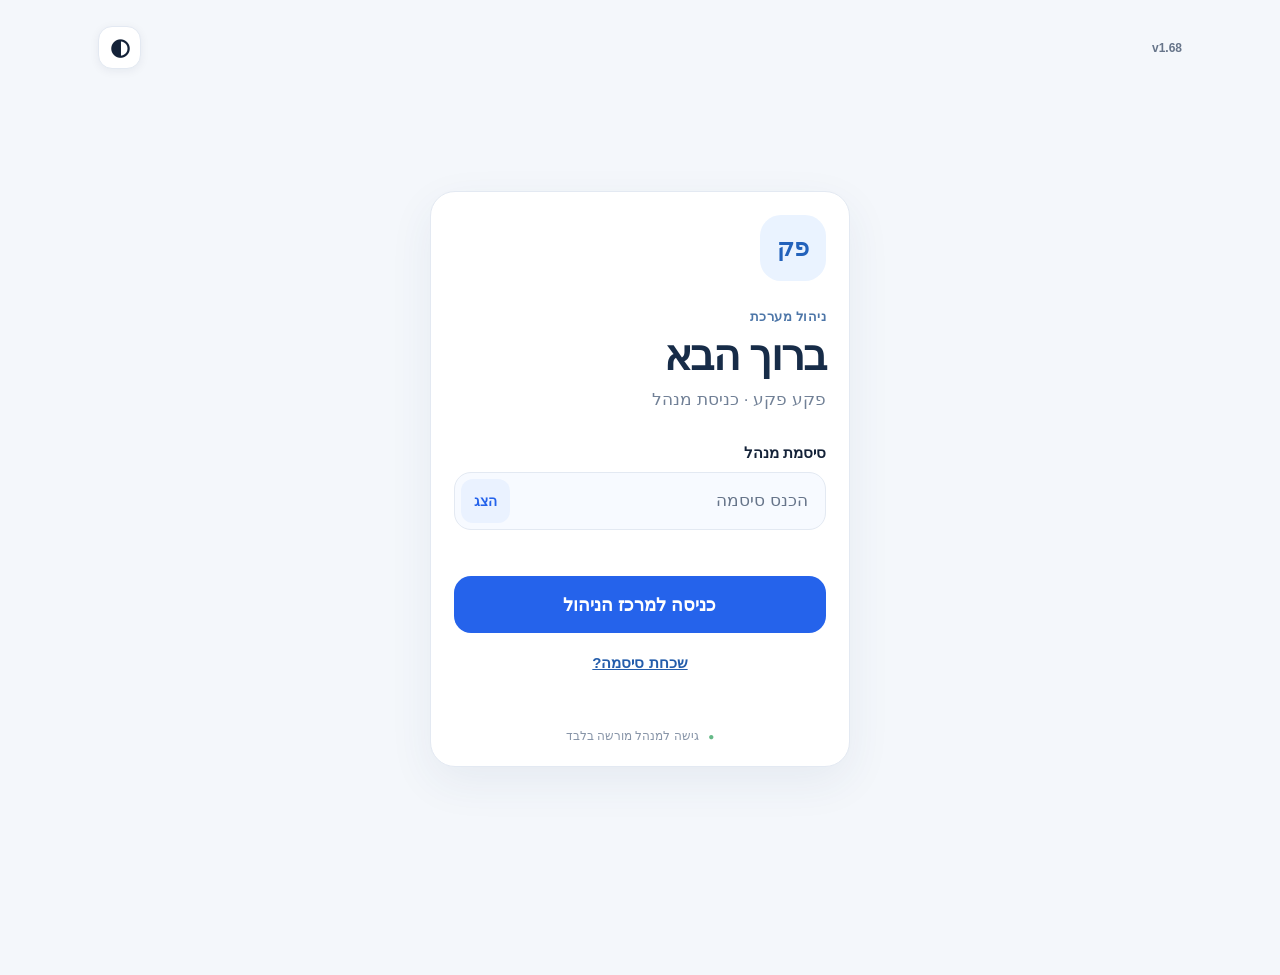
==== commit 6c5b5b6a: "Add admin department picker and editable shared items list v1.68" ====
--- a/pk-admin/index.html
+++ b/pk-admin/index.html
@@ -8,18 +8,19 @@
 <meta http-equiv="Pragma" content="no-cache">
 <meta http-equiv="Expires" content="0">
 <title>פקע פקע | ניהול</title>
-<link rel="stylesheet" href="admin.css?v=1.67">
-<link rel="stylesheet" href="admin-light.css?v=1.67">
-<link rel="stylesheet" href="admin-theme.css?v=1.67">
-<link rel="stylesheet" href="admin-notifications.css?v=1.67">
-<link rel="stylesheet" href="admin-autofill.css?v=1.67">
-<link rel="stylesheet" href="admin-navigation.css?v=1.67">
-<link rel="stylesheet" href="admin-chat-layout.css?v=1.67">
-<link rel="stylesheet" href="admin-inbox-header.css?v=1.67">
+<link rel="stylesheet" href="admin.css?v=1.68">
+<link rel="stylesheet" href="admin-light.css?v=1.68">
+<link rel="stylesheet" href="admin-theme.css?v=1.68">
+<link rel="stylesheet" href="admin-notifications.css?v=1.68">
+<link rel="stylesheet" href="admin-autofill.css?v=1.68">
+<link rel="stylesheet" href="admin-navigation.css?v=1.68">
+<link rel="stylesheet" href="admin-chat-layout.css?v=1.68">
+<link rel="stylesheet" href="admin-inbox-header.css?v=1.68">
+<link rel="stylesheet" href="admin-department-items.css?v=1.68">
 </head>
 <body>
 <main class="adminShell">
-<div class="adminTopTools"><div class="adminTopVersion">v1.67</div><button type="button" id="adminThemeToggle" class="themeToggle" aria-label="ערכת נושא" title="החלף צבעים">◐</button></div>
+<div class="adminTopTools"><div class="adminTopVersion">v1.68</div><button type="button" id="adminThemeToggle" class="themeToggle" aria-label="ערכת נושא" title="החלף צבעים">◐</button></div>
   <div id="pullRefresh" class="pullRefresh">משוך לרענון</div>
   <section id="loginScreen" class="screen active">
     <div class="newLogin">
@@ -84,6 +85,18 @@
     <section class="panelBlock"><div class="blockTitle">בקשות לניהול מחלקה</div><button id="refreshManagerRequests" type="button">רענן בקשות</button><div id="managerRequestList">טוען בקשות...</div></section>
     <section class="panelBlock"><div class="blockTitle">מנהלי מחלקות קיימים</div><button id="refreshActiveManagers" type="button">רענן רשימה</button><div id="activeManagerList">טוען מנהלים...</div></section>
     <section class="panelBlock"><div class="blockTitle">הודעות למפתח</div><button id="refreshDeveloperInbox" type="button">רענן הודעות</button><div id="developerInbox">טוען הודעות...</div></section>
+    <section class="panelBlock" id="departmentItemManager">
+      <div class="blockTitle">עריכת פקעות לפי מחלקה</div>
+      <p>בחר מחלקה, הצג את כל הפקעות וערוך שם, מספר פקעה והערות — ללא תלות ביוצר.</p>
+      <div class="itemManagerControls">
+        <label for="editItemsDepartment">מחלקה</label>
+        <select id="editItemsDepartment"><option value="">בחר מחלקה</option></select>
+        <button type="button" id="refreshDepartmentItems" class="smallBtn">רענן מחלקות</button>
+      </div>
+      <input id="departmentItemsFilter" type="search" placeholder="חפש לפי שם, מספר או הערות" aria-label="חיפוש פקעות במחלקה">
+      <div class="itemManagerSummary"><span id="departmentItemsCount">0 פקעות</span><span id="departmentItemsStatus" role="status"></span></div>
+      <div id="departmentItemsList" class="managedItemsList"></div>
+    </section>
     <div id="setupError" class="setupError"></div>
 
     <section class="cardsGrid">
@@ -123,17 +136,18 @@
   </section>
 </main>
 
-<script src="../js/config.js?v=1.67"></script>
-<script src="../js/utils.js?v=1.67"></script>
-<script src="admin.js?v=1.67"></script>
-<script src="admin-recovery-v7.js?v=1.67"></script>
-<script src="admin-login-ui.js?v=1.67"></script>
-<script src="developer-inbox.js?v=1.67"></script>
-<script src="admin-light.js?v=1.67"></script>
-<script src="admin-theme.js?v=1.67"></script>
+<script src="../js/config.js?v=1.68"></script>
+<script src="../js/utils.js?v=1.68"></script>
+<script src="admin.js?v=1.68"></script>
+<script src="admin-recovery-v7.js?v=1.68"></script>
+<script src="admin-login-ui.js?v=1.68"></script>
+<script src="developer-inbox.js?v=1.68"></script>
+<script src="admin-light.js?v=1.68"></script>
+<script src="department-items.js?v=1.68"></script>
+<script src="admin-theme.js?v=1.68"></script>
 <script>
 (function(){
-  const current = '1.67';
+  const current = '1.68';
   let checking = false;
   async function checkForUpdate(){
     if (checking || document.hidden) return;
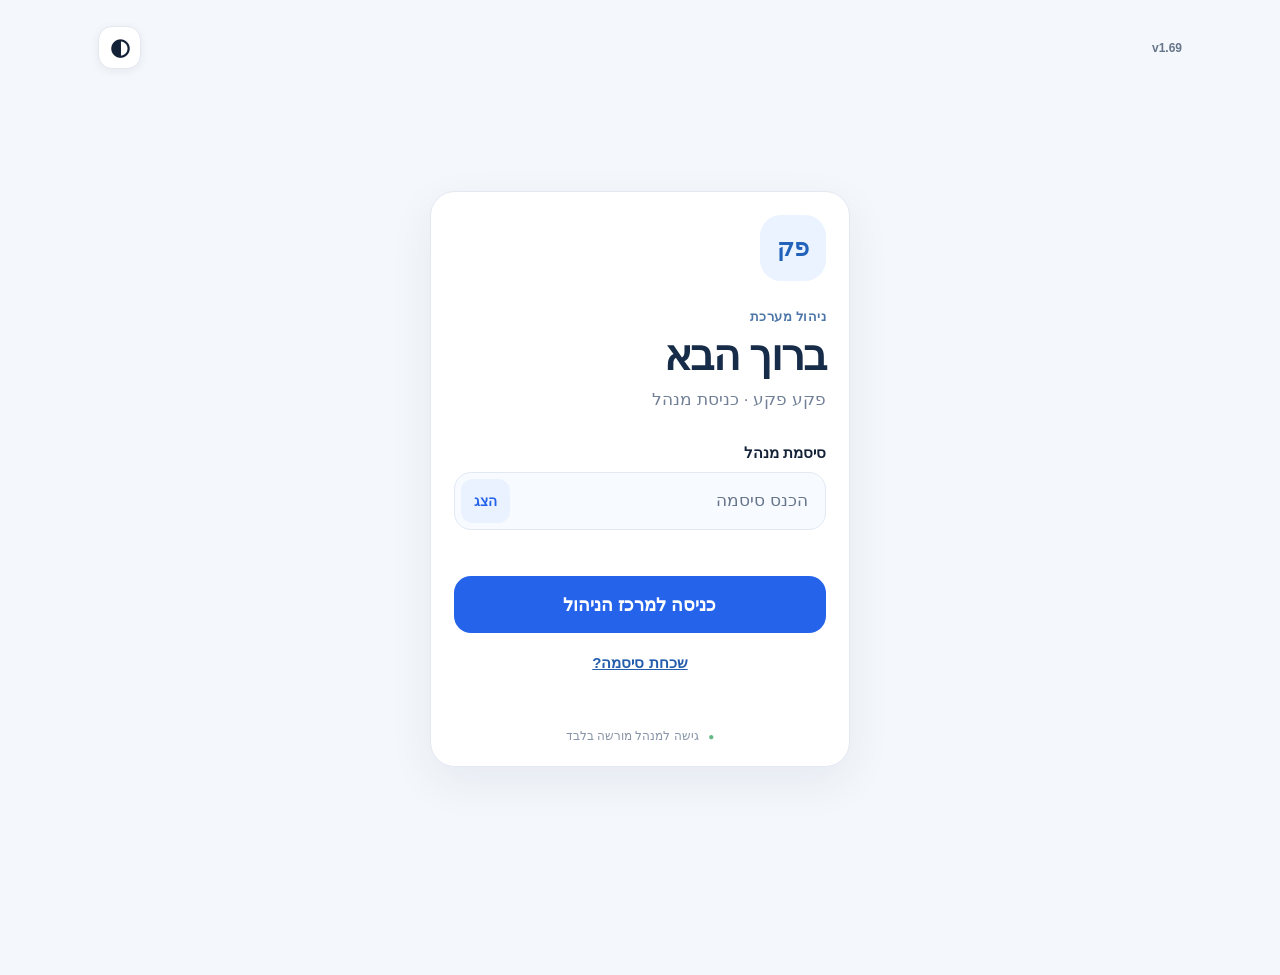
==== commit a93ad158: "Release admin v1.69 with message deletion and segmented barcode editing" ====
--- a/pk-admin/index.html
+++ b/pk-admin/index.html
@@ -8,19 +8,19 @@
 <meta http-equiv="Pragma" content="no-cache">
 <meta http-equiv="Expires" content="0">
 <title>פקע פקע | ניהול</title>
-<link rel="stylesheet" href="admin.css?v=1.68">
-<link rel="stylesheet" href="admin-light.css?v=1.68">
-<link rel="stylesheet" href="admin-theme.css?v=1.68">
-<link rel="stylesheet" href="admin-notifications.css?v=1.68">
-<link rel="stylesheet" href="admin-autofill.css?v=1.68">
-<link rel="stylesheet" href="admin-navigation.css?v=1.68">
-<link rel="stylesheet" href="admin-chat-layout.css?v=1.68">
-<link rel="stylesheet" href="admin-inbox-header.css?v=1.68">
-<link rel="stylesheet" href="admin-department-items.css?v=1.68">
+<link rel="stylesheet" href="admin.css?v=1.69">
+<link rel="stylesheet" href="admin-light.css?v=1.69">
+<link rel="stylesheet" href="admin-theme.css?v=1.69">
+<link rel="stylesheet" href="admin-notifications.css?v=1.69">
+<link rel="stylesheet" href="admin-autofill.css?v=1.69">
+<link rel="stylesheet" href="admin-navigation.css?v=1.69">
+<link rel="stylesheet" href="admin-chat-layout.css?v=1.69">
+<link rel="stylesheet" href="admin-inbox-header.css?v=1.69">
+<link rel="stylesheet" href="admin-department-items.css?v=1.69">
 </head>
 <body>
 <main class="adminShell">
-<div class="adminTopTools"><div class="adminTopVersion">v1.68</div><button type="button" id="adminThemeToggle" class="themeToggle" aria-label="ערכת נושא" title="החלף צבעים">◐</button></div>
+<div class="adminTopTools"><div class="adminTopVersion">v1.69</div><button type="button" id="adminThemeToggle" class="themeToggle" aria-label="ערכת נושא" title="החלף צבעים">◐</button></div>
   <div id="pullRefresh" class="pullRefresh">משוך לרענון</div>
   <section id="loginScreen" class="screen active">
     <div class="newLogin">
@@ -136,18 +136,18 @@
   </section>
 </main>
 
-<script src="../js/config.js?v=1.68"></script>
-<script src="../js/utils.js?v=1.68"></script>
-<script src="admin.js?v=1.68"></script>
-<script src="admin-recovery-v7.js?v=1.68"></script>
-<script src="admin-login-ui.js?v=1.68"></script>
-<script src="developer-inbox.js?v=1.68"></script>
-<script src="admin-light.js?v=1.68"></script>
-<script src="department-items.js?v=1.68"></script>
-<script src="admin-theme.js?v=1.68"></script>
+<script src="../js/config.js?v=1.69"></script>
+<script src="../js/utils.js?v=1.69"></script>
+<script src="admin.js?v=1.69"></script>
+<script src="admin-recovery-v7.js?v=1.69"></script>
+<script src="admin-login-ui.js?v=1.69"></script>
+<script src="developer-inbox.js?v=1.69"></script>
+<script src="admin-light.js?v=1.69"></script>
+<script src="department-items.js?v=1.69"></script>
+<script src="admin-theme.js?v=1.69"></script>
 <script>
 (function(){
-  const current = '1.68';
+  const current = '1.69';
   let checking = false;
   async function checkForUpdate(){
     if (checking || document.hidden) return;
--- a/pk-admin/admin-department-items.css
+++ b/pk-admin/admin-department-items.css
@@ -0,0 +1,35 @@
+/* Admin: department item editor — responsive, theme-aware */
+#departmentItemManager .itemManagerControls{display:flex;flex-wrap:wrap;align-items:center;gap:10px;margin:13px 0}
+#departmentItemManager .itemManagerControls label{font-weight:700;color:var(--ink)}
+#departmentItemManager select{flex:1 1 160px;min-width:0;min-height:44px;padding:10px;border:1px solid var(--line);border-radius:12px;background:var(--card);color:var(--ink);font-size:16px}
+#departmentItemManager .itemManagerControls button{width:auto!important;flex:0 0 auto}
+#departmentItemsFilter{display:block;width:100%;box-sizing:border-box;min-height:46px;padding:12px;margin:9px 0 12px;border-radius:12px}
+.itemManagerSummary{display:flex;justify-content:space-between;align-items:center;flex-wrap:wrap;gap:8px;margin:10px 0;font-size:13px;color:var(--muted)}
+.managedItemsList{display:grid;gap:9px}
+.managedItemRow{display:flex;align-items:center;justify-content:space-between;gap:10px;padding:12px 10px;border:1px solid var(--line);border-radius:13px;background:var(--subtle-bg,#f4f7fb);min-width:0}
+.managedItemInfo{display:flex;flex-direction:column;gap:5px;min-width:0;overflow-wrap:anywhere}
+.managedItemInfo strong{color:var(--ink);font-size:15px}
+.managedItemCode{font-variant-numeric:tabular-nums;direction:ltr;text-align:right;color:var(--muted);font-size:13px}
+#departmentItemManager .managedItemEdit{width:auto!important;flex-shrink:0;white-space:nowrap}
+.managedItemOverlay{position:fixed;inset:0;z-index:100100;background:#0009;display:flex;align-items:center;justify-content:center;padding:16px;direction:rtl}
+.managedItemDialog{box-sizing:border-box;width:100%;max-width:490px;max-height:90dvh;overflow:auto;border:1px solid var(--line);border-radius:20px;padding:20px;background:var(--card);color:var(--ink);box-shadow:0 24px 65px #0005}
+.managedItemDialog h2{margin:0 0 14px;font-size:23px}
+.managedField{display:flex;flex-direction:column;gap:6px;margin:12px 0;font-size:14px;font-weight:700;color:var(--ink)}
+.managedField input,.managedField textarea{box-sizing:border-box;width:100%;padding:12px;min-height:46px;border:1px solid var(--line);border-radius:11px;background:var(--input-bg,#f7faff);color:var(--ink);font-size:16px}
+.managedField input[dir=ltr]{direction:ltr;text-align:right}
+.managedItemError{color:#d04e59;min-height:20px;font-size:13px}
+.managedItemActions{display:flex;gap:9px}
+.managedItemActions button{flex:1;min-height:46px}
+.managedItemActions .managedSave{background:#2563eb;color:white;border-color:#2563eb}
+@media(max-width:370px){.managedItemDialog{padding:14px}.managedItemRow{padding:9px}}
+
+.managedBarcodeGroup{margin:12px 0;direction:rtl}
+.managedBarcodeLabel{font-size:14px;font-weight:700;margin-bottom:7px;color:var(--ink)}
+.managedBarcodeParts{display:flex;align-items:center;gap:8px;direction:rtl}
+.managedBarcodeParts input{min-width:0;box-sizing:border-box;padding:12px 7px;min-height:46px;border:1px solid var(--line);border-radius:11px;background:var(--input-bg,#f7faff);color:var(--ink);font-size:18px;text-align:center;font-variant-numeric:tabular-nums}
+.managedBarcodeParts input:first-child{flex:2 1 0}
+.managedBarcodeParts input:last-child{flex:1 1 0}
+.managedBarcodeFixed{flex:0 0 auto;font-size:15px;letter-spacing:1px;color:var(--muted);font-weight:700}
+.adminMessageLine{display:flex;align-items:flex-start;justify-content:space-between;gap:8px;border-bottom:1px solid var(--line);padding:6px 0}
+.adminMessageLine p{flex:1;min-width:0;overflow-wrap:anywhere;margin:3px 0}
+.inboxDeleteButton{width:auto!important;flex-shrink:0;color:#c62828!important;border-color:#c62828!important;font-size:13px!important}
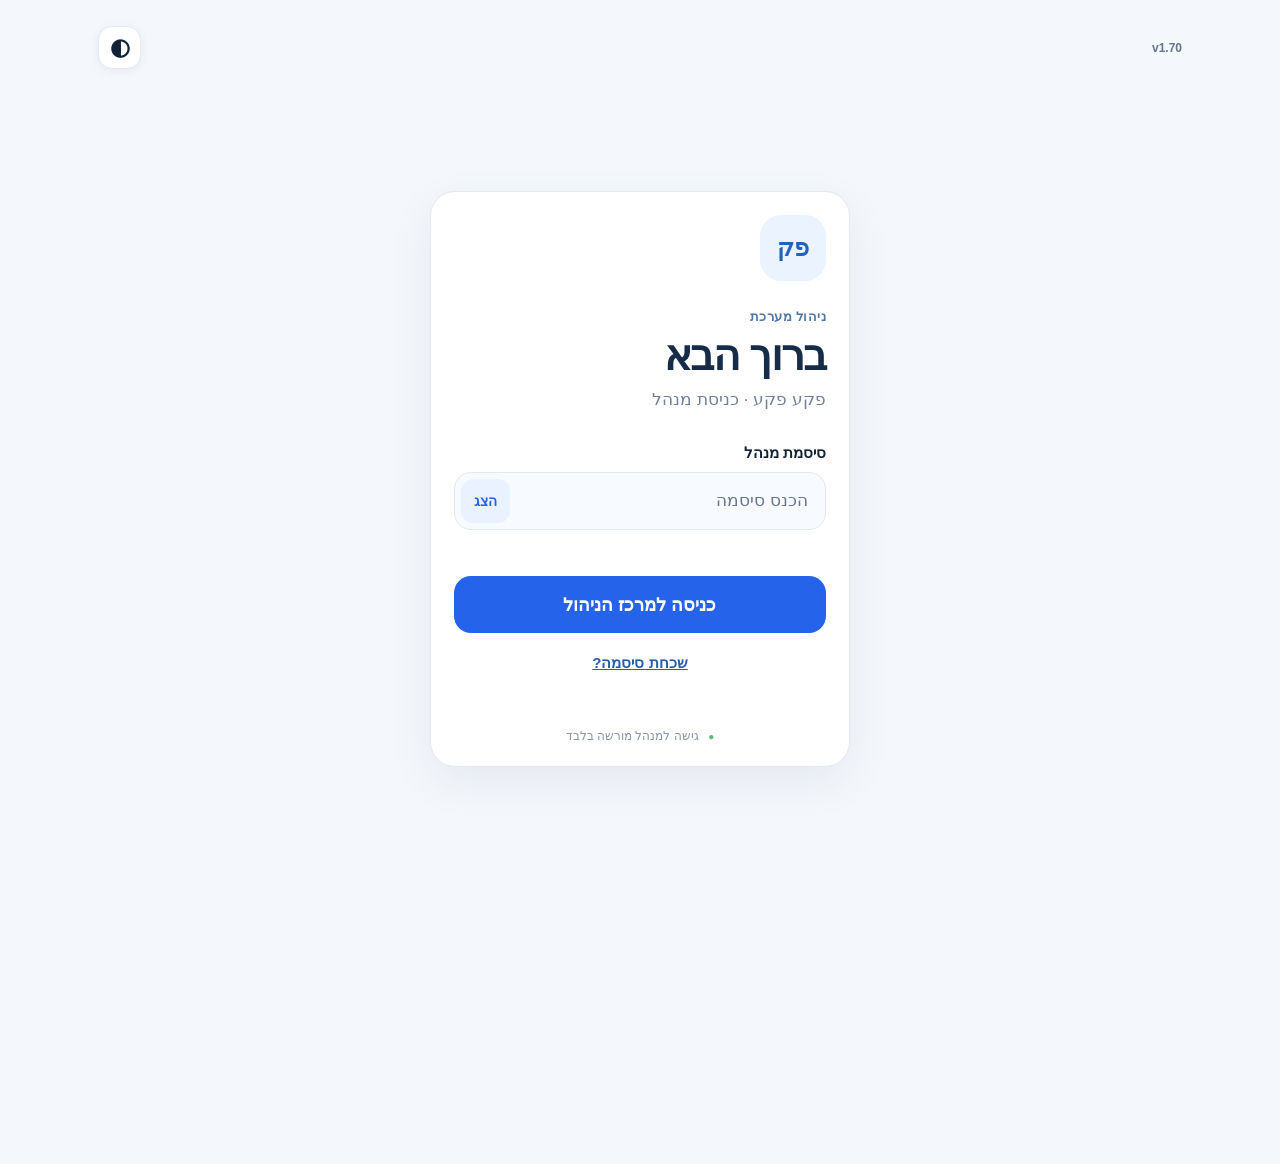
==== commit 195314e5: "Expose orphan-only admin filter and release admin v1.70" ====
--- a/pk-admin/index.html
+++ b/pk-admin/index.html
@@ -8,19 +8,19 @@
 <meta http-equiv="Pragma" content="no-cache">
 <meta http-equiv="Expires" content="0">
 <title>פקע פקע | ניהול</title>
-<link rel="stylesheet" href="admin.css?v=1.69">
-<link rel="stylesheet" href="admin-light.css?v=1.69">
-<link rel="stylesheet" href="admin-theme.css?v=1.69">
-<link rel="stylesheet" href="admin-notifications.css?v=1.69">
-<link rel="stylesheet" href="admin-autofill.css?v=1.69">
-<link rel="stylesheet" href="admin-navigation.css?v=1.69">
-<link rel="stylesheet" href="admin-chat-layout.css?v=1.69">
-<link rel="stylesheet" href="admin-inbox-header.css?v=1.69">
-<link rel="stylesheet" href="admin-department-items.css?v=1.69">
+<link rel="stylesheet" href="admin.css?v=1.70">
+<link rel="stylesheet" href="admin-light.css?v=1.70">
+<link rel="stylesheet" href="admin-theme.css?v=1.70">
+<link rel="stylesheet" href="admin-notifications.css?v=1.70">
+<link rel="stylesheet" href="admin-autofill.css?v=1.70">
+<link rel="stylesheet" href="admin-navigation.css?v=1.70">
+<link rel="stylesheet" href="admin-chat-layout.css?v=1.70">
+<link rel="stylesheet" href="admin-inbox-header.css?v=1.70">
+<link rel="stylesheet" href="admin-department-items.css?v=1.70">
 </head>
 <body>
 <main class="adminShell">
-<div class="adminTopTools"><div class="adminTopVersion">v1.69</div><button type="button" id="adminThemeToggle" class="themeToggle" aria-label="ערכת נושא" title="החלף צבעים">◐</button></div>
+<div class="adminTopTools"><div class="adminTopVersion">v1.70</div><button type="button" id="adminThemeToggle" class="themeToggle" aria-label="ערכת נושא" title="החלף צבעים">◐</button></div>
   <div id="pullRefresh" class="pullRefresh">משוך לרענון</div>
   <section id="loginScreen" class="screen active">
     <div class="newLogin">
@@ -93,6 +93,7 @@
         <select id="editItemsDepartment"><option value="">בחר מחלקה</option></select>
         <button type="button" id="refreshDepartmentItems" class="smallBtn">רענן מחלקות</button>
       </div>
+      <label class="managedOrphanFilter"><input id="departmentItemsOrphanOnly" type="checkbox"> הצג רק פקעות ללא בעלים</label>
       <input id="departmentItemsFilter" type="search" placeholder="חפש לפי שם, מספר או הערות" aria-label="חיפוש פקעות במחלקה">
       <div class="itemManagerSummary"><span id="departmentItemsCount">0 פקעות</span><span id="departmentItemsStatus" role="status"></span></div>
       <div id="departmentItemsList" class="managedItemsList"></div>
@@ -136,15 +137,15 @@
   </section>
 </main>
 
-<script src="../js/config.js?v=1.69"></script>
-<script src="../js/utils.js?v=1.69"></script>
-<script src="admin.js?v=1.69"></script>
-<script src="admin-recovery-v7.js?v=1.69"></script>
-<script src="admin-login-ui.js?v=1.69"></script>
-<script src="developer-inbox.js?v=1.69"></script>
-<script src="admin-light.js?v=1.69"></script>
-<script src="department-items.js?v=1.69"></script>
-<script src="admin-theme.js?v=1.69"></script>
+<script src="../js/config.js?v=1.70"></script>
+<script src="../js/utils.js?v=1.70"></script>
+<script src="admin.js?v=1.70"></script>
+<script src="admin-recovery-v7.js?v=1.70"></script>
+<script src="admin-login-ui.js?v=1.70"></script>
+<script src="developer-inbox.js?v=1.70"></script>
+<script src="admin-light.js?v=1.70"></script>
+<script src="department-items.js?v=1.70"></script>
+<script src="admin-theme.js?v=1.70"></script>
 <script>
 (function(){
   const current = '1.69';
